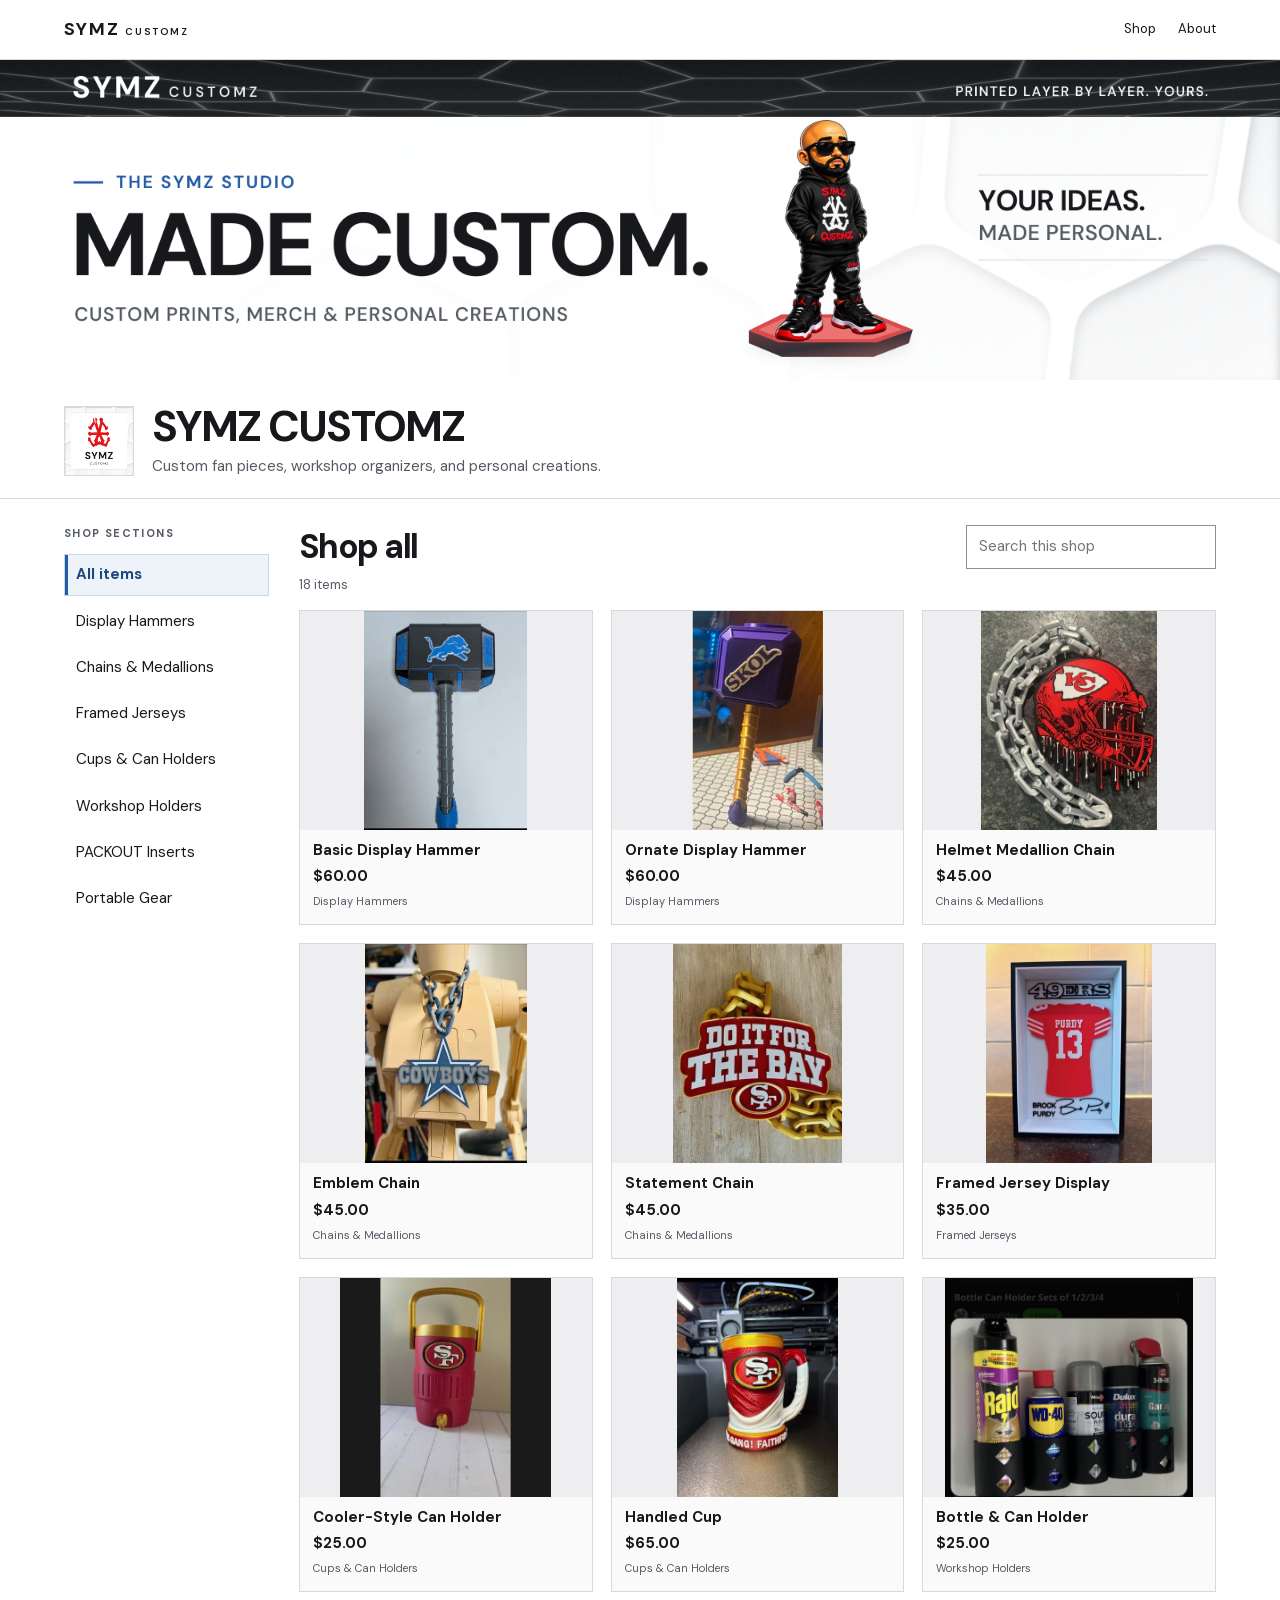
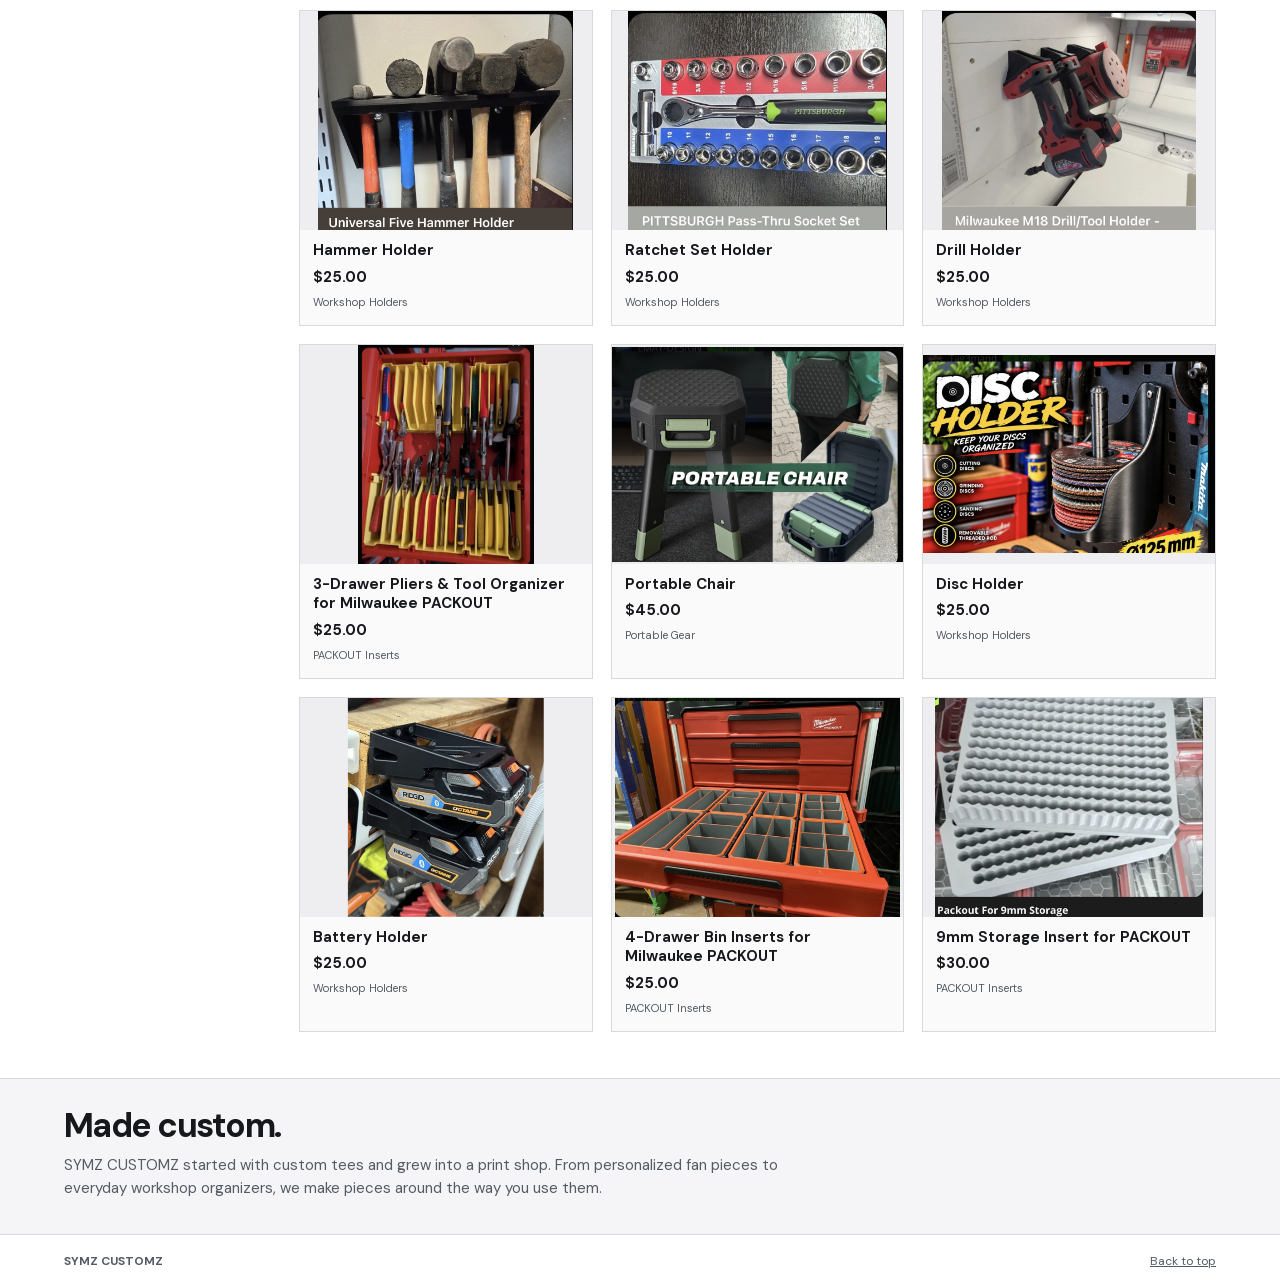
==== ETSY_preview/index.html @ 00c433ca "ul" ====
<!doctype html>
<html lang="en">
<head>
<meta charset="utf-8"><meta name="viewport" content="width=device-width, initial-scale=1"><meta name="robots" content="noindex, nofollow">
<meta name="description" content="Browse custom fan pieces, workshop holders and PACKOUT inserts from SYMZ CUSTOMZ.">
<title>SYMZ CUSTOMZ | Made Custom.</title>
<link rel="icon" type="image/png" href="assets/02_Shop_Icon_500x500.png">
<style>
@font-face{font-family:'DM Sans';src:url('assets/fonts/dm-sans-0.woff2') format('woff2');font-weight:400 700;font-style:normal;font-display:swap}
:root{--ink:#16181b;--muted:#545b64;--pale:#f5f5f7;--line:#d7d9dd;--blue:#235ba5;--white:#fff}
*{box-sizing:border-box}html{scrollbar-color:#a3abb4 #f4f4f5}body{margin:0;color:var(--ink);background:var(--white);font:15px/1.55 'DM Sans',Arial,sans-serif}
button,input{font:inherit;color:inherit}button{cursor:pointer}a{color:inherit}h1,h2,h3,p{margin:0}button:focus-visible,a:focus-visible,input:focus-visible{outline:2px solid var(--blue);outline-offset:3px}
.sr{position:absolute;width:1px;height:1px;overflow:hidden;clip:rect(0,0,0,0);white-space:nowrap}
.shell{max-width:1600px;margin:auto}.pad{padding-inline:clamp(18px,5vw,82px)}
.top{display:flex;align-items:center;justify-content:space-between;border-bottom:1px solid var(--line);min-height:60px;gap:16px}.top a{text-decoration:none}.lock{font-weight:700;letter-spacing:.105em;font-size:18px}.lock span{font-size:10px;letter-spacing:.16em;font-weight:600}.nav{display:flex;gap:22px;align-items:center;font-size:13px}.nav a:hover{color:var(--blue)}
.hero{display:block;width:100%;height:auto;background:var(--pale)}
.identity{display:flex;align-items:center;gap:18px;padding-block:24px 20px}.avatar{width:70px;height:70px;border:1px solid var(--line);flex:none}
.identity h1{font-size:clamp(25px,4vw,43px);letter-spacing:-.045em;line-height:1.05}.identity p{margin-top:6px;color:var(--muted)}
.shop{border-top:1px solid var(--line);display:grid;grid-template-columns:205px minmax(0,1fr);gap:30px;padding-block:26px 46px}
.filters{display:grid;align-content:start;gap:5px}.filters h2{font-size:11px;text-transform:uppercase;letter-spacing:.125em;color:var(--muted);margin-bottom:7px}
.filters button{text-align:left;padding:8px 11px;background:none;border:1px solid transparent;min-height:40px;white-space:nowrap}
.filters button[aria-pressed=true]{background:#eef3fa;color:#1d497e;border-color:#c9d8e9;box-shadow:inset 3px 0 var(--blue);font-weight:700}.filters button:hover{background:#f4f7fa}
.item-title{display:flex;align-items:center;justify-content:space-between;gap:15px;margin-bottom:6px}.item-title h2,.about h2{font-size:clamp(25px,3vw,34px);line-height:1.12;letter-spacing:-.045em}
.item-title input{min-width:0;width:min(100%,250px);border:1px solid #89909a;padding:9px 12px;background:#fff}.count{color:var(--muted);font-size:13px;margin-bottom:15px}
.grid{display:grid;grid-template-columns:repeat(3,minmax(0,1fr));gap:18px}
.tile{border:1px solid var(--line);background:#fafafb;text-align:left;padding:0;display:flex;flex-direction:column;min-width:0;overflow:hidden}.tile:hover{border-color:#91a6bf;background:#f7f8fa;box-shadow:0 5px 14px #16181b13}.tile-img{width:100%;aspect-ratio:4/3;display:block;object-fit:contain;object-position:center;background:#eeeef0}
.tile-body{padding:11px 13px 14px;width:100%;display:grid;gap:5px;align-items:start}.tile-title{font-size:15px;line-height:1.3;font-weight:680}.tile-price{font-weight:700}.tile-section{font-size:11px;color:var(--muted)}
.empty{padding:18px 0;color:var(--muted)}
.about{background:var(--pale);border-top:1px solid var(--line);display:grid;gap:9px;padding-block:28px 33px}.about p{max-width:65ch;color:var(--muted)}
.footer{display:flex;justify-content:space-between;align-items:center;gap:20px;padding-block:17px;font-size:12px;color:var(--muted);border-top:1px solid var(--line)}
dialog{border:1px solid var(--line);padding:0;background:var(--white);color:var(--ink);max-width:720px;width:calc(100% - 32px);max-height:90vh;box-shadow:0 14px 50px #101a2a40}dialog::backdrop{background:#16181bb5}
.dialog-head{display:flex;justify-content:space-between;gap:16px;align-items:start;border-bottom:1px solid var(--line);padding:18px 20px}
.dialog-head h2{font-size:clamp(22px,4.5vw,31px);letter-spacing:-.04em;line-height:1.14}.dialog-price{font-weight:700;margin-top:6px}
.dialog-head button,.photo-nav button{background:#fff;border:1px solid #8b949e;min-height:39px;padding:4px 13px;white-space:nowrap}
.item-detail{padding:0 20px 21px}.image-view{width:100%;display:block;object-fit:contain;max-height:49vh;background:#f3f3f5}
.photo-nav{display:flex;align-items:center;justify-content:center;gap:11px;margin-block:10px;color:var(--muted);font-size:13px}.photo-nav[hidden]{display:none}
.item-description{margin-top:14px}.photo-nav button:disabled{opacity:.46;cursor:default}
@media(max-width:945px){.shop{grid-template-columns:165px minmax(0,1fr);gap:20px}.grid{gap:13px}}
@media(max-width:720px){.shop{display:block;padding-top:14px}.filters{display:flex;overflow-x:auto;margin-bottom:17px;padding:3px 2px 5px;gap:6px}.filters h2{display:none}.filters button{border-color:var(--line);font-size:13px}.filters button[aria-pressed=true]{box-shadow:inset 0 -2px var(--blue)}.grid{grid-template-columns:repeat(2,minmax(0,1fr))}.top{min-height:48px}}
@media(max-width:460px){.top .lock span{display:none}.nav{gap:15px}.identity{gap:12px;padding-block:15px}.avatar{width:52px;height:52px}.identity p{font-size:12px}.item-title input{width:49%;font-size:13px}.tile-body{padding:8px 9px 10px}.tile-title,.tile-price{font-size:13px}.tile-section{font-size:10px}.grid{gap:9px}.dialog-head,.item-detail{padding-inline:14px}}
</style>
</head>
<body>
<main class="shell" id="top">
<header class="top pad"><a class="lock" href="#top" aria-label="SYMZ CUSTOMZ home">SYMZ <span>CUSTOMZ</span></a><nav class="nav" aria-label="Shop navigation"><a href="#items">Shop</a><a href="#about">About</a></nav></header>
<img class="hero" alt="SYMZ CUSTOMZ. Made custom. Printed layer by layer. Yours." src="assets/01_Shop_Banner_1600x400.png" width="1600" height="400">
<section class="identity pad"><img class="avatar" alt="" src="assets/02_Shop_Icon_500x500.png" width="70" height="70"><div><h1>SYMZ CUSTOMZ</h1><p>Custom fan pieces, workshop organizers, and personal creations.</p></div></section>
<section class="shop pad" id="items">
<nav class="filters" id="filters" aria-label="Shop sections"><h2>Shop sections</h2></nav>
<div><div class="item-title"><h2>Shop all</h2><label class="sr" for="search">Search this shop</label><input id="search" type="search" placeholder="Search this shop"></div><p class="count" id="count" aria-live="polite"></p><div class="grid" id="grid"></div></div>
</section>
<section id="about" class="about pad"><h2>Made custom.</h2><p>SYMZ CUSTOMZ started with custom tees and grew into a print shop. From personalized fan pieces to everyday workshop organizers, we make pieces around the way you use them.</p></section>
<footer class="footer pad"><strong>SYMZ CUSTOMZ</strong><a href="#top">Back to top</a></footer>
</main>
<dialog id="detail" aria-labelledby="detail-title">
<div class="dialog-head"><div><h2 id="detail-title"></h2><p class="dialog-price" id="detail-price"></p></div><form method="dialog"><button aria-label="Close item details">Close</button></form></div>
<div class="item-detail"><img class="image-view" id="detail-image" alt=""><div class="photo-nav" id="photo-nav"><button type="button" id="prev-photo" aria-label="Previous photo">Previous</button><span id="photo-count" aria-live="polite"></span><button type="button" id="next-photo" aria-label="Next photo">Next</button></div><p class="item-description" id="detail-description"></p></div>
</dialog>
<script>
const catalog=[{"name": "Basic Display Hammer", "id": "P01", "section": "Display Hammers", "price": 60, "description": "A display hammer with a custom look. Choose the colors you want for your finished piece.", "photos": ["IMG_7119.jpg"]}, {"name": "Ornate Display Hammer", "id": "P02", "section": "Display Hammers", "price": 60, "description": "An ornate display hammer with detailed panels. Choose a color combination for your finished piece.", "photos": ["IMG_7128.jpg", "IMG_7130.jpg"]}, {"name": "Helmet Medallion Chain", "id": "P03", "section": "Chains & Medallions", "price": 45, "description": "A helmet-shaped medallion with a chain. Choose a color combination for your piece.", "photos": ["IMG_7002.jpg", "IMG_7057.jpg"]}, {"name": "Emblem Chain", "id": "P04", "section": "Chains & Medallions", "price": 45, "description": "A statement chain with an emblem medallion. Choose a color combination for your piece.", "photos": ["IMG_6995.jpg"]}, {"name": "Statement Chain", "id": "P05", "section": "Chains & Medallions", "price": 45, "description": "A statement medallion and chain. Choose a color combination for your piece.", "photos": ["IMG_7088.jpg", "IMG_7087.jpg", "IMG_7055.jpg"]}, {"name": "Framed Jersey Display", "id": "P07", "section": "Framed Jerseys", "price": 35, "description": "A framed jersey-themed display for a shelf or wall. Choose your colors for a personal touch.", "photos": ["IMG_7090.jpg", "IMG_7092.jpg", "IMG_7093.jpg"]}, {"name": "Cooler-Style Can Holder", "id": "P08", "section": "Cups & Can Holders", "price": 25, "description": "A can holder with a cooler-inspired shape. Choose a color combination for your piece.", "photos": ["IMG_7058.jpg"]}, {"name": "Handled Cup", "id": "P09", "section": "Cups & Can Holders", "price": 65, "description": "A handled cup with a customizable look. Choose the colors for your piece.", "photos": ["IMG_7089.jpg"]}, {"name": "Bottle & Can Holder", "id": "P10", "section": "Workshop Holders", "price": 25, "description": "Keep bottles and cans together with a workshop holder that gives each container its own spot. Holder only. Bottles and cans are not included.", "photos": ["IMG_7150.jpg"]}, {"name": "Hammer Holder", "id": "P11", "section": "Workshop Holders", "price": 25, "description": "Give your hammers a dedicated spot with a workshop holder that keeps the handles within reach. Holder only. Hammers are not included.", "photos": ["IMG_7148.jpg"]}, {"name": "Ratchet Set Holder", "id": "P12", "section": "Workshop Holders", "price": 25, "description": "Keep a ratchet and sockets organized together. Holder only. The ratchet, sockets and tools pictured are not included.", "photos": ["IMG_7146.jpg"]}, {"name": "Drill Holder", "id": "P13", "section": "Workshop Holders", "price": 25, "description": "Give your drill a dedicated place in your workshop. Holder only. The power tools and batteries pictured are not included.", "photos": ["IMG_7145.jpg"]}, {"name": "3-Drawer Pliers & Tool Organizer for Milwaukee PACKOUT", "id": "P14", "section": "PACKOUT Inserts", "price": 25, "description": "Organize pliers and hand tools in a Milwaukee PACKOUT 3-drawer unit. Organizer only. Drawer unit and tools are not included.", "photos": ["IMG_7144.jpg", "IMG_7143.jpg"]}, {"name": "Portable Chair", "id": "P15", "section": "Portable Gear", "price": 45, "description": "A compact portable chair with a carry handle. The photos show it both set up and packed for carrying.", "photos": ["IMG_7142.jpg"]}, {"name": "Disc Holder", "id": "P16", "section": "Workshop Holders", "price": 25, "description": "Keep your workshop discs stacked in one place between jobs. Holder only. Discs and tools are not included.", "photos": ["IMG_7141.jpg"]}, {"name": "Battery Holder", "id": "P17", "section": "Workshop Holders", "price": 25, "description": "Give your power-tool batteries a dedicated spot between jobs. Holder only. Batteries and tools are not included.", "photos": ["IMG_7139.jpg"]}, {"name": "4-Drawer Bin Inserts for Milwaukee PACKOUT", "id": "P18", "section": "PACKOUT Inserts", "price": 25, "description": "Give small parts and hardware their own compartments in a Milwaukee PACKOUT 4-drawer unit. Bin inserts only. Drawer unit and contents are not included.", "photos": ["IMG_7138.jpg", "IMG_7137.jpg"]}, {"name": "9mm Storage Insert for PACKOUT", "id": "P19", "section": "PACKOUT Inserts", "price": 30, "description": "An empty 9mm storage insert for a PACKOUT case. Storage insert only. No case, ammunition, or firearm is included.", "photos": ["IMG_7134.jpg"]}];
const all='All items', categories=[all,...new Set(catalog.map(p=>p.section))];
const $=id=>document.getElementById(id), money=new Intl.NumberFormat('en-US',{style:'currency',currency:'USD'});
const el=(tag,text,cls)=>{const o=document.createElement(tag);if(text)o.textContent=text;if(cls)o.className=cls;return o;};
const photo=(file)=>'assets/thumbnails/'+file;
const gridCovers={
 P02:{file:'IMG_7051.jpg',size:[490,368],crop:[266,51,188,316]},
 P17:{file:'IMG_7139.jpg',size:[544,1050],crop:[138,190,385,430]}
};
function cardImage(p){
 const cover=gridCovers[p.id];
 if(!cover){
  const image=el('img',null,'tile-img');
  image.src=photo(p.photos[0]);image.alt='';image.loading='lazy';
  return image;
 }
 const svg=(tag,attrs)=>{const node=document.createElementNS('http://www.w3.org/2000/svg',tag);
  for(const [key,value] of Object.entries(attrs))node.setAttribute(key,value);
  return node;
 };
 const [x,y,width,height]=cover.crop;
 const clipId='grid-cover-'+p.id;
 const view=svg('svg',{class:'tile-img',viewBox:cover.crop.join(' '),preserveAspectRatio:'xMidYMid meet','aria-hidden':'true',focusable:'false'});
 const defs=svg('defs',{});
 const clip=svg('clipPath',{id:clipId,clipPathUnits:'userSpaceOnUse'});
 clip.append(svg('rect',{x,y,width,height}));defs.append(clip);
 view.append(defs,svg('image',{href:photo(cover.file),x:0,y:0,width:cover.size[0],height:cover.size[1],'clip-path':'url(#'+clipId+')'}));
 return view;
}
let category=all, current=null, photoIndex=0, trigger=null;
function setPhoto(n){
 if(!current)return;
 photoIndex=Math.max(0,Math.min(current.photos.length-1,n));
 const image=$('detail-image');image.src=photo(current.photos[photoIndex]);image.alt=current.name+', photo '+(photoIndex+1);
 $('photo-nav').hidden=current.photos.length<2;
 $('photo-count').textContent=(photoIndex+1)+' of '+current.photos.length;
 $('prev-photo').disabled=photoIndex===0;$('next-photo').disabled=photoIndex===current.photos.length-1;
}
function openItem(p,button){
 current=p;trigger=button;$('detail-title').textContent=p.name;
 $('detail-price').textContent=money.format(p.price);$('detail-description').textContent=p.description;
 setPhoto(0);$('detail').showModal();
}
function render(){
 const query=$('search').value.trim().toLowerCase();
 const list=catalog.filter(p=>(category===all||p.section===category)&&(!query||[p.name,p.section].join(' ').toLowerCase().includes(query)));
 $('count').textContent=list.length+(list.length===1?' item':' items');
 const grid=$('grid');grid.replaceChildren();
 if(!list.length){grid.append(el('p','No items match your search.','empty'));return}
 for(const p of list){
  const button=el('button',null,'tile');button.type='button';button.setAttribute('aria-label',p.name+', '+money.format(p.price));
  const image=cardImage(p);
  const body=el('span',null,'tile-body');body.append(el('strong',p.name,'tile-title'),el('span',money.format(p.price),'tile-price'),el('span',p.section,'tile-section'));
  button.append(image,body);button.addEventListener('click',()=>openItem(p,button));grid.append(button);
 }
}
for(const name of categories){
 const b=el('button',name);b.type='button';b.setAttribute('aria-pressed',String(name===category));b.addEventListener('click',()=>{
 category=name;for(const item of $('filters').querySelectorAll('button'))item.setAttribute('aria-pressed',String(item===b));render();
 });$('filters').append(b);
}
$('search').addEventListener('input',render);
$('prev-photo').addEventListener('click',()=>setPhoto(photoIndex-1));
$('next-photo').addEventListener('click',()=>setPhoto(photoIndex+1));
$('detail').addEventListener('close',()=>{if(trigger)trigger.focus();current=null;});
render();
</script>
</body>
</html>
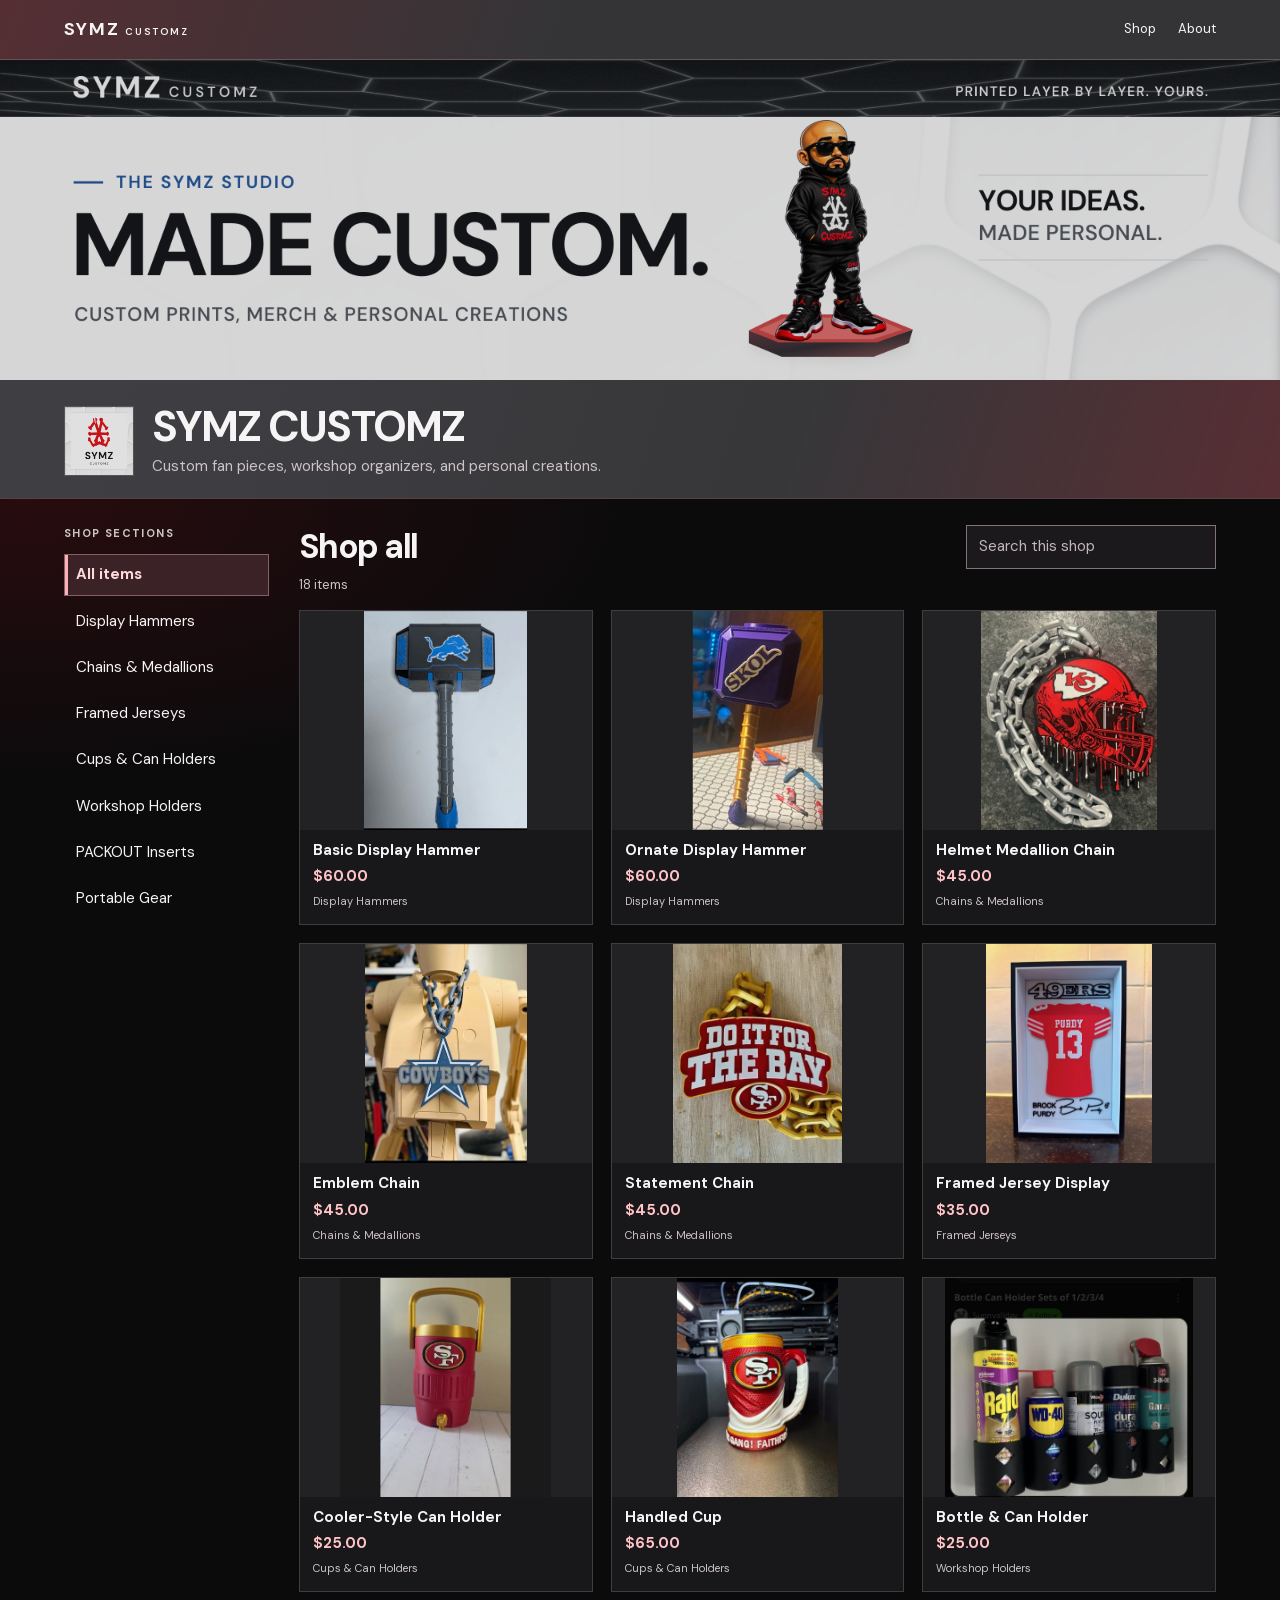
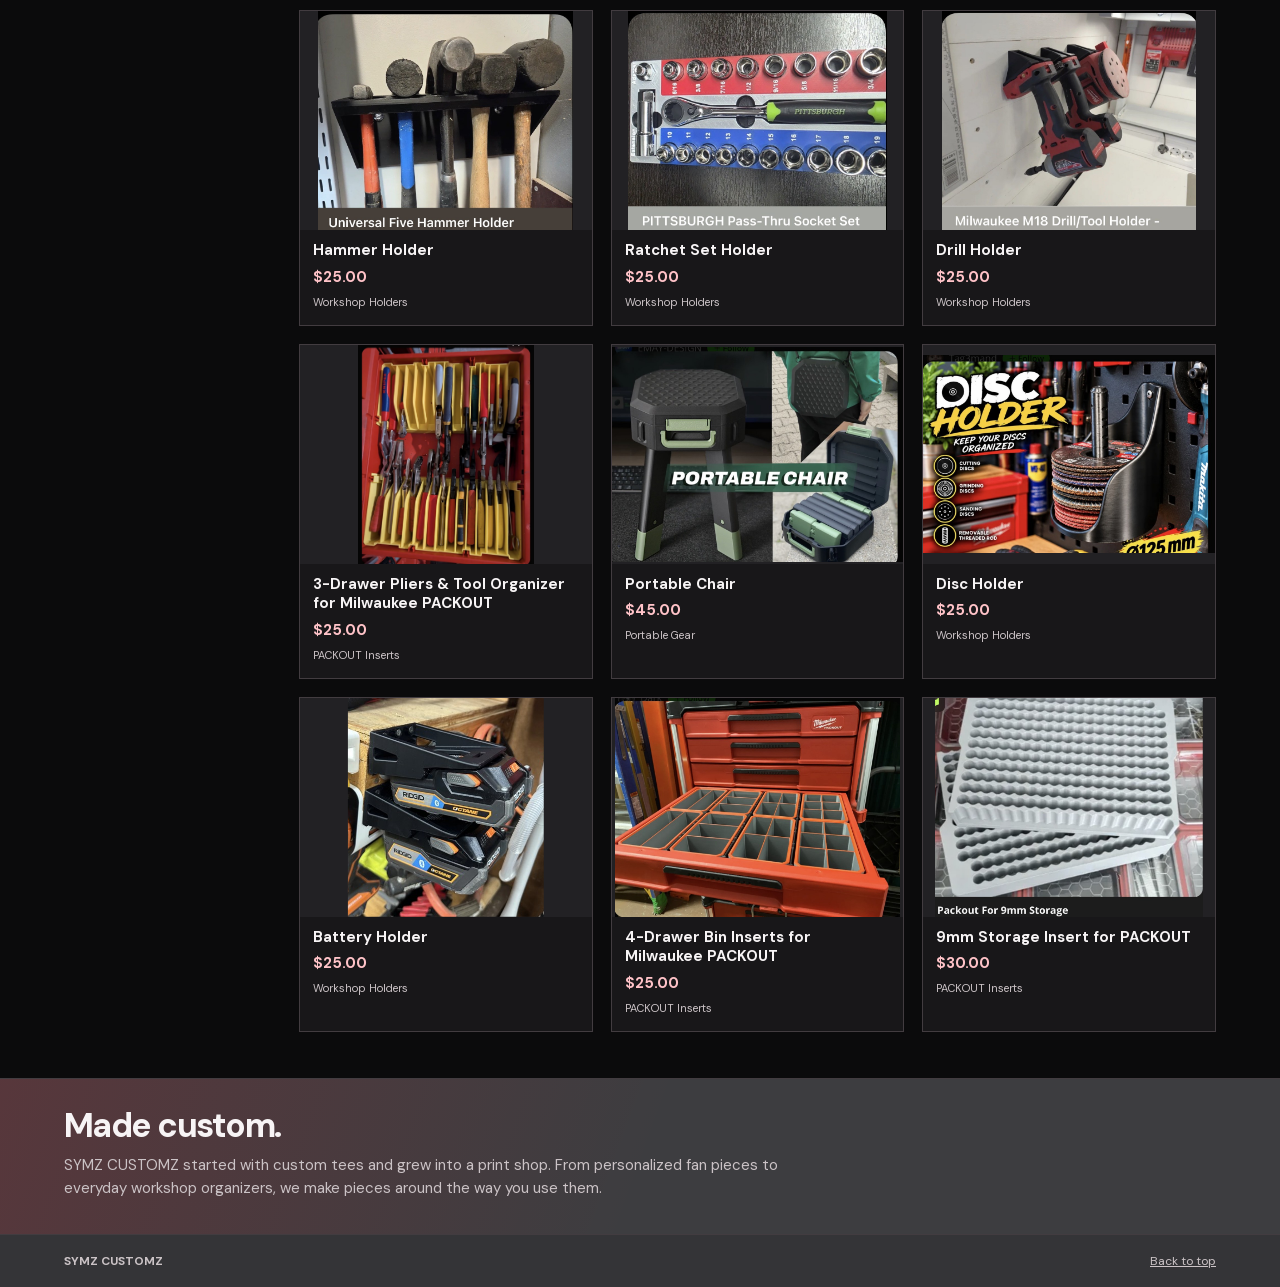
==== commit e51e3ab6: "ul" ====
--- a/ETSY_preview/index.html
+++ b/ETSY_preview/index.html
@@ -2,41 +2,42 @@
 <html lang="en">
 <head>
 <meta charset="utf-8"><meta name="viewport" content="width=device-width, initial-scale=1"><meta name="robots" content="noindex, nofollow">
+<meta name="theme-color" content="#343437">
 <meta name="description" content="Browse custom fan pieces, workshop holders and PACKOUT inserts from SYMZ CUSTOMZ.">
 <title>SYMZ CUSTOMZ | Made Custom.</title>
 <link rel="icon" type="image/png" href="assets/02_Shop_Icon_500x500.png">
 <style>
 @font-face{font-family:'DM Sans';src:url('assets/fonts/dm-sans-0.woff2') format('woff2');font-weight:400 700;font-style:normal;font-display:swap}
-:root{--ink:#16181b;--muted:#545b64;--pale:#f5f5f7;--line:#d7d9dd;--blue:#235ba5;--white:#fff}
-*{box-sizing:border-box}html{scrollbar-color:#a3abb4 #f4f4f5}body{margin:0;color:var(--ink);background:var(--white);font:15px/1.55 'DM Sans',Arial,sans-serif}
-button,input{font:inherit;color:inherit}button{cursor:pointer}a{color:inherit}h1,h2,h3,p{margin:0}button:focus-visible,a:focus-visible,input:focus-visible{outline:2px solid var(--blue);outline-offset:3px}
+:root{color-scheme:dark;--ink:#f7f4f5;--muted:#cbc3c6;--charcoal:#343437;--gray:#3d3d40;--black:#0b0b0c;--tile:#181719;--well:#222124;--line:#423c40;--control-line:#827379;--tint:#ffb0b7;--price:#ffc3c8;--avatar-red:248 18 32}
+*{box-sizing:border-box}html{scrollbar-color:#7c6d73 #272528}body{margin:0;color:var(--ink);background:#303033;background:radial-gradient(ellipse at 0 0,rgb(var(--avatar-red) / .14),transparent 40rem),linear-gradient(160deg,#39393c,#28282a 68%);background-attachment:fixed;font:15px/1.55 'DM Sans',Arial,sans-serif}
+button,input{font:inherit;color:inherit}button{cursor:pointer}a{color:inherit}h1,h2,h3,p{margin:0}button:focus-visible,a:focus-visible,input:focus-visible{outline:2px solid var(--tint);outline-offset:3px}
 .sr{position:absolute;width:1px;height:1px;overflow:hidden;clip:rect(0,0,0,0);white-space:nowrap}
-.shell{max-width:1600px;margin:auto}.pad{padding-inline:clamp(18px,5vw,82px)}
-.top{display:flex;align-items:center;justify-content:space-between;border-bottom:1px solid var(--line);min-height:60px;gap:16px}.top a{text-decoration:none}.lock{font-weight:700;letter-spacing:.105em;font-size:18px}.lock span{font-size:10px;letter-spacing:.16em;font-weight:600}.nav{display:flex;gap:22px;align-items:center;font-size:13px}.nav a:hover{color:var(--blue)}
-.hero{display:block;width:100%;height:auto;background:var(--pale)}
-.identity{display:flex;align-items:center;gap:18px;padding-block:24px 20px}.avatar{width:70px;height:70px;border:1px solid var(--line);flex:none}
+.shell{max-width:1600px;margin:auto;background:var(--charcoal)}.pad{padding-inline:clamp(18px,5vw,82px)}
+.top{display:flex;align-items:center;justify-content:space-between;border-bottom:1px solid #62545a;min-height:60px;gap:16px;background:linear-gradient(110deg,rgb(var(--avatar-red) / .17),transparent 44%),var(--charcoal)}.top a{text-decoration:none}.lock{font-weight:700;letter-spacing:.105em;font-size:18px}.lock span{font-size:10px;letter-spacing:.16em;font-weight:600}.nav{display:flex;gap:22px;align-items:center;font-size:13px}.nav a:hover{color:var(--tint)}
+.hero{display:block;width:100%;height:auto;background:var(--gray);filter:brightness(.84) saturate(.96)}
+.identity{display:flex;align-items:center;gap:18px;padding-block:24px 20px;background:linear-gradient(108deg,#3f3f43 9%,#37373a 62%,rgb(var(--avatar-red) / .18)),var(--charcoal)}.avatar{width:70px;height:70px;border:1px solid #675d61;flex:none;filter:brightness(.88)}
 .identity h1{font-size:clamp(25px,4vw,43px);letter-spacing:-.045em;line-height:1.05}.identity p{margin-top:6px;color:var(--muted)}
-.shop{border-top:1px solid var(--line);display:grid;grid-template-columns:205px minmax(0,1fr);gap:30px;padding-block:26px 46px}
+.shop{border-top:1px solid #594046;display:grid;grid-template-columns:205px minmax(0,1fr);gap:30px;padding-block:26px 46px;background:var(--black);background:radial-gradient(ellipse 55rem 25rem at 2% 0%,rgb(var(--avatar-red) / .12),transparent 70%),var(--black)}
 .filters{display:grid;align-content:start;gap:5px}.filters h2{font-size:11px;text-transform:uppercase;letter-spacing:.125em;color:var(--muted);margin-bottom:7px}
 .filters button{text-align:left;padding:8px 11px;background:none;border:1px solid transparent;min-height:40px;white-space:nowrap}
-.filters button[aria-pressed=true]{background:#eef3fa;color:#1d497e;border-color:#c9d8e9;box-shadow:inset 3px 0 var(--blue);font-weight:700}.filters button:hover{background:#f4f7fa}
+.filters button[aria-pressed=true]{background:#3a2227;color:#ffd9dc;border-color:#826068;box-shadow:inset 3px 0 var(--tint);font-weight:700}.filters button:not([aria-pressed=true]):hover{background:#232023}
 .item-title{display:flex;align-items:center;justify-content:space-between;gap:15px;margin-bottom:6px}.item-title h2,.about h2{font-size:clamp(25px,3vw,34px);line-height:1.12;letter-spacing:-.045em}
-.item-title input{min-width:0;width:min(100%,250px);border:1px solid #89909a;padding:9px 12px;background:#fff}.count{color:var(--muted);font-size:13px;margin-bottom:15px}
+.item-title input{min-width:0;width:min(100%,250px);border:1px solid var(--control-line);padding:9px 12px;background:#1b191b;color:var(--ink)}.item-title input::placeholder{color:#c1b7bb;opacity:1}.count{color:var(--muted);font-size:13px;margin-bottom:15px}
 .grid{display:grid;grid-template-columns:repeat(3,minmax(0,1fr));gap:18px}
-.tile{border:1px solid var(--line);background:#fafafb;text-align:left;padding:0;display:flex;flex-direction:column;min-width:0;overflow:hidden}.tile:hover{border-color:#91a6bf;background:#f7f8fa;box-shadow:0 5px 14px #16181b13}.tile-img{width:100%;aspect-ratio:4/3;display:block;object-fit:contain;object-position:center;background:#eeeef0}
-.tile-body{padding:11px 13px 14px;width:100%;display:grid;gap:5px;align-items:start}.tile-title{font-size:15px;line-height:1.3;font-weight:680}.tile-price{font-weight:700}.tile-section{font-size:11px;color:var(--muted)}
+.tile{border:1px solid var(--line);background:var(--tile);text-align:left;padding:0;display:flex;flex-direction:column;min-width:0;overflow:hidden}.tile:hover{border-color:#9a666e;background:#241b1e;box-shadow:0 5px 14px #0008}.tile-img{width:100%;aspect-ratio:4/3;display:block;object-fit:contain;object-position:center;background:var(--well)}
+.tile-body{padding:11px 13px 14px;width:100%;display:grid;gap:5px;align-items:start}.tile-title{font-size:15px;line-height:1.3;font-weight:680}.tile-price{color:var(--price);font-weight:700}.tile-section{font-size:11px;color:var(--muted)}
 .empty{padding:18px 0;color:var(--muted)}
-.about{background:var(--pale);border-top:1px solid var(--line);display:grid;gap:9px;padding-block:28px 33px}.about p{max-width:65ch;color:var(--muted)}
-.footer{display:flex;justify-content:space-between;align-items:center;gap:20px;padding-block:17px;font-size:12px;color:var(--muted);border-top:1px solid var(--line)}
-dialog{border:1px solid var(--line);padding:0;background:var(--white);color:var(--ink);max-width:720px;width:calc(100% - 32px);max-height:90vh;box-shadow:0 14px 50px #101a2a40}dialog::backdrop{background:#16181bb5}
+.about{background:linear-gradient(110deg,rgb(var(--avatar-red) / .14),transparent 51%),var(--gray);border-top:1px solid var(--line);display:grid;gap:9px;padding-block:28px 33px}.about p{max-width:65ch;color:var(--muted)}
+.footer{display:flex;justify-content:space-between;align-items:center;gap:20px;padding-block:17px;font-size:12px;color:var(--muted);border-top:1px solid var(--line);background:var(--charcoal)}
+dialog{border:1px solid var(--line);padding:0;background:#1b181a;color:var(--ink);max-width:720px;width:calc(100% - 32px);max-height:90vh;box-shadow:0 14px 50px #0009}dialog::backdrop{background:#080607cc}
 .dialog-head{display:flex;justify-content:space-between;gap:16px;align-items:start;border-bottom:1px solid var(--line);padding:18px 20px}
-.dialog-head h2{font-size:clamp(22px,4.5vw,31px);letter-spacing:-.04em;line-height:1.14}.dialog-price{font-weight:700;margin-top:6px}
-.dialog-head button,.photo-nav button{background:#fff;border:1px solid #8b949e;min-height:39px;padding:4px 13px;white-space:nowrap}
-.item-detail{padding:0 20px 21px}.image-view{width:100%;display:block;object-fit:contain;max-height:49vh;background:#f3f3f5}
+.dialog-head h2{font-size:clamp(22px,4.5vw,31px);letter-spacing:-.04em;line-height:1.14}.dialog-price{color:var(--price);font-weight:700;margin-top:6px}
+.dialog-head button,.photo-nav button{background:#272124;border:1px solid var(--control-line);min-height:39px;padding:4px 13px;white-space:nowrap}
+.item-detail{padding:0 20px 21px}.image-view{width:100%;display:block;object-fit:contain;max-height:49vh;background:var(--well)}
 .photo-nav{display:flex;align-items:center;justify-content:center;gap:11px;margin-block:10px;color:var(--muted);font-size:13px}.photo-nav[hidden]{display:none}
 .item-description{margin-top:14px}.photo-nav button:disabled{opacity:.46;cursor:default}
 @media(max-width:945px){.shop{grid-template-columns:165px minmax(0,1fr);gap:20px}.grid{gap:13px}}
-@media(max-width:720px){.shop{display:block;padding-top:14px}.filters{display:flex;overflow-x:auto;margin-bottom:17px;padding:3px 2px 5px;gap:6px}.filters h2{display:none}.filters button{border-color:var(--line);font-size:13px}.filters button[aria-pressed=true]{box-shadow:inset 0 -2px var(--blue)}.grid{grid-template-columns:repeat(2,minmax(0,1fr))}.top{min-height:48px}}
+@media(max-width:720px){.shop{display:block;padding-top:14px}.filters{display:flex;overflow-x:auto;margin-bottom:17px;padding:3px 2px 5px;gap:6px}.filters h2{display:none}.filters button{border-color:var(--line);font-size:13px}.filters button[aria-pressed=true]{box-shadow:inset 0 -2px var(--tint)}.grid{grid-template-columns:repeat(2,minmax(0,1fr))}.top{min-height:48px}}
 @media(max-width:460px){.top .lock span{display:none}.nav{gap:15px}.identity{gap:12px;padding-block:15px}.avatar{width:52px;height:52px}.identity p{font-size:12px}.item-title input{width:49%;font-size:13px}.tile-body{padding:8px 9px 10px}.tile-title,.tile-price{font-size:13px}.tile-section{font-size:10px}.grid{gap:9px}.dialog-head,.item-detail{padding-inline:14px}}
 </style>
 </head>
